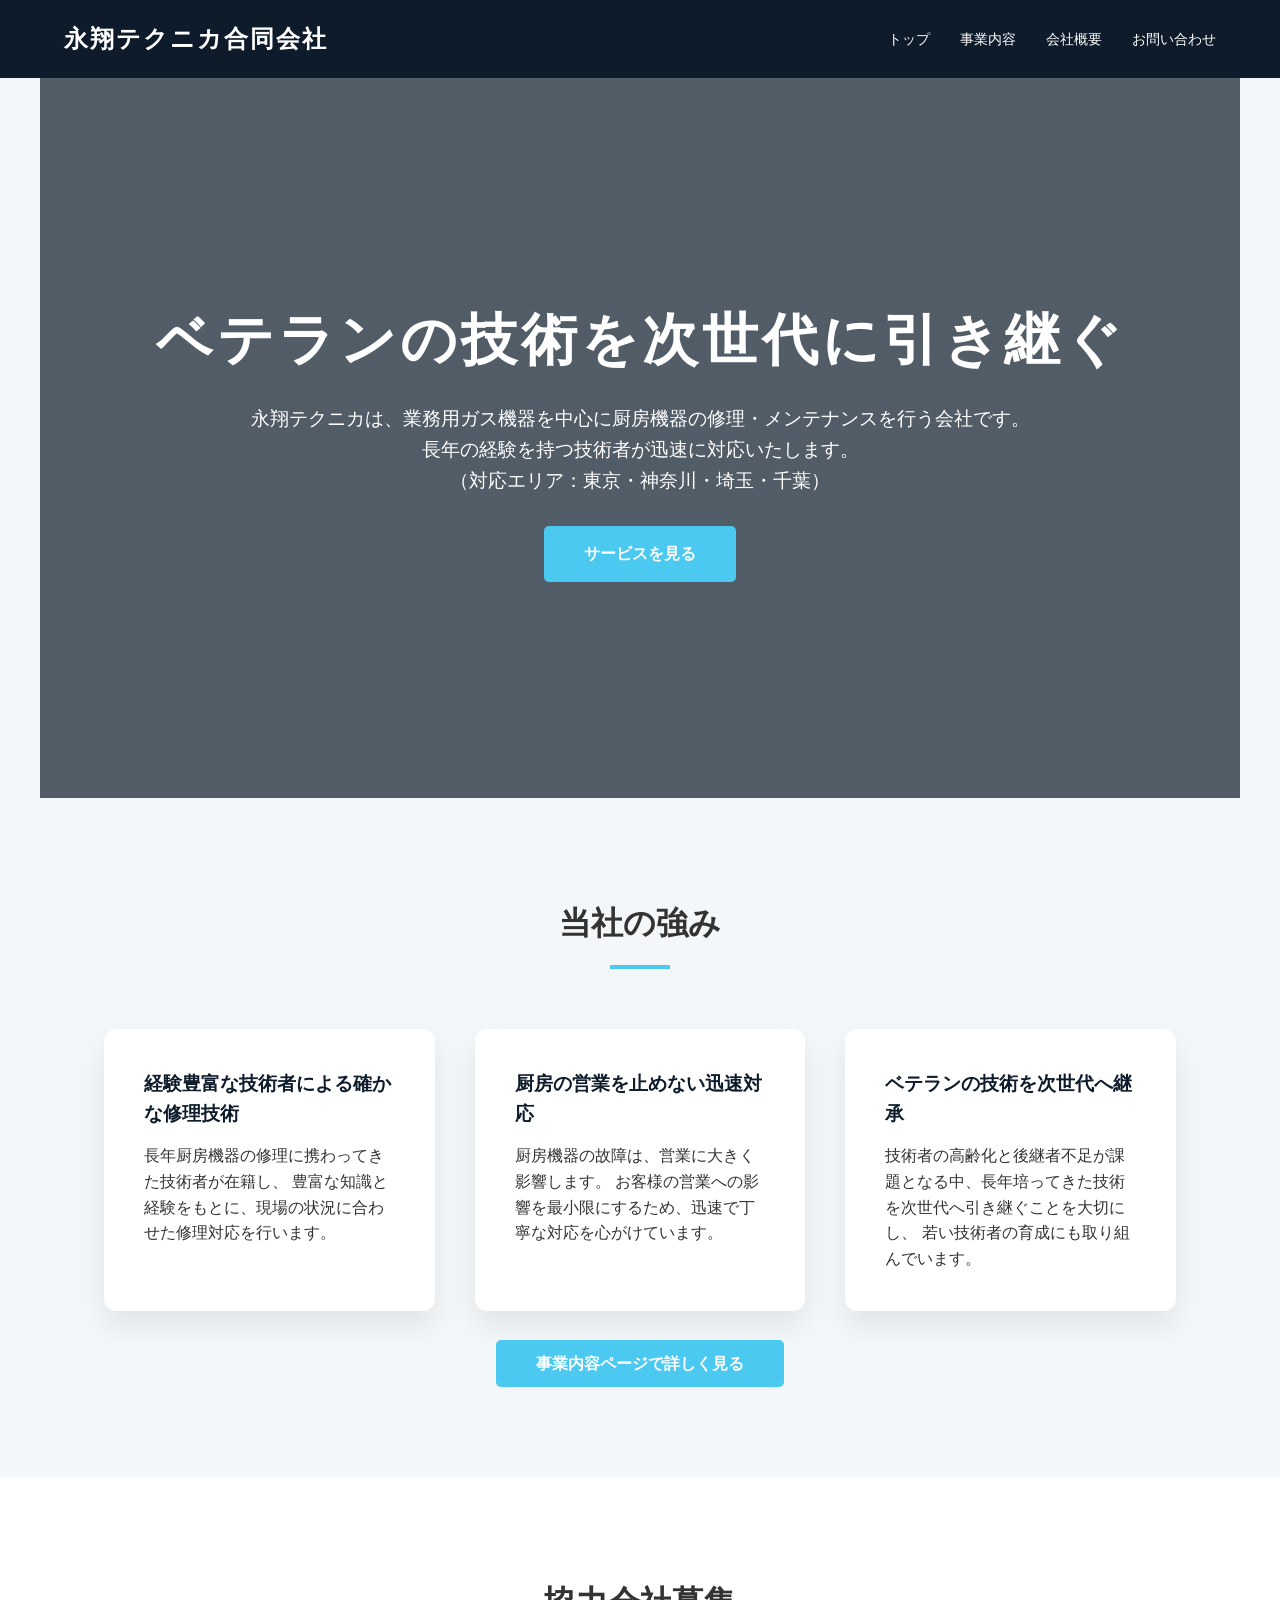
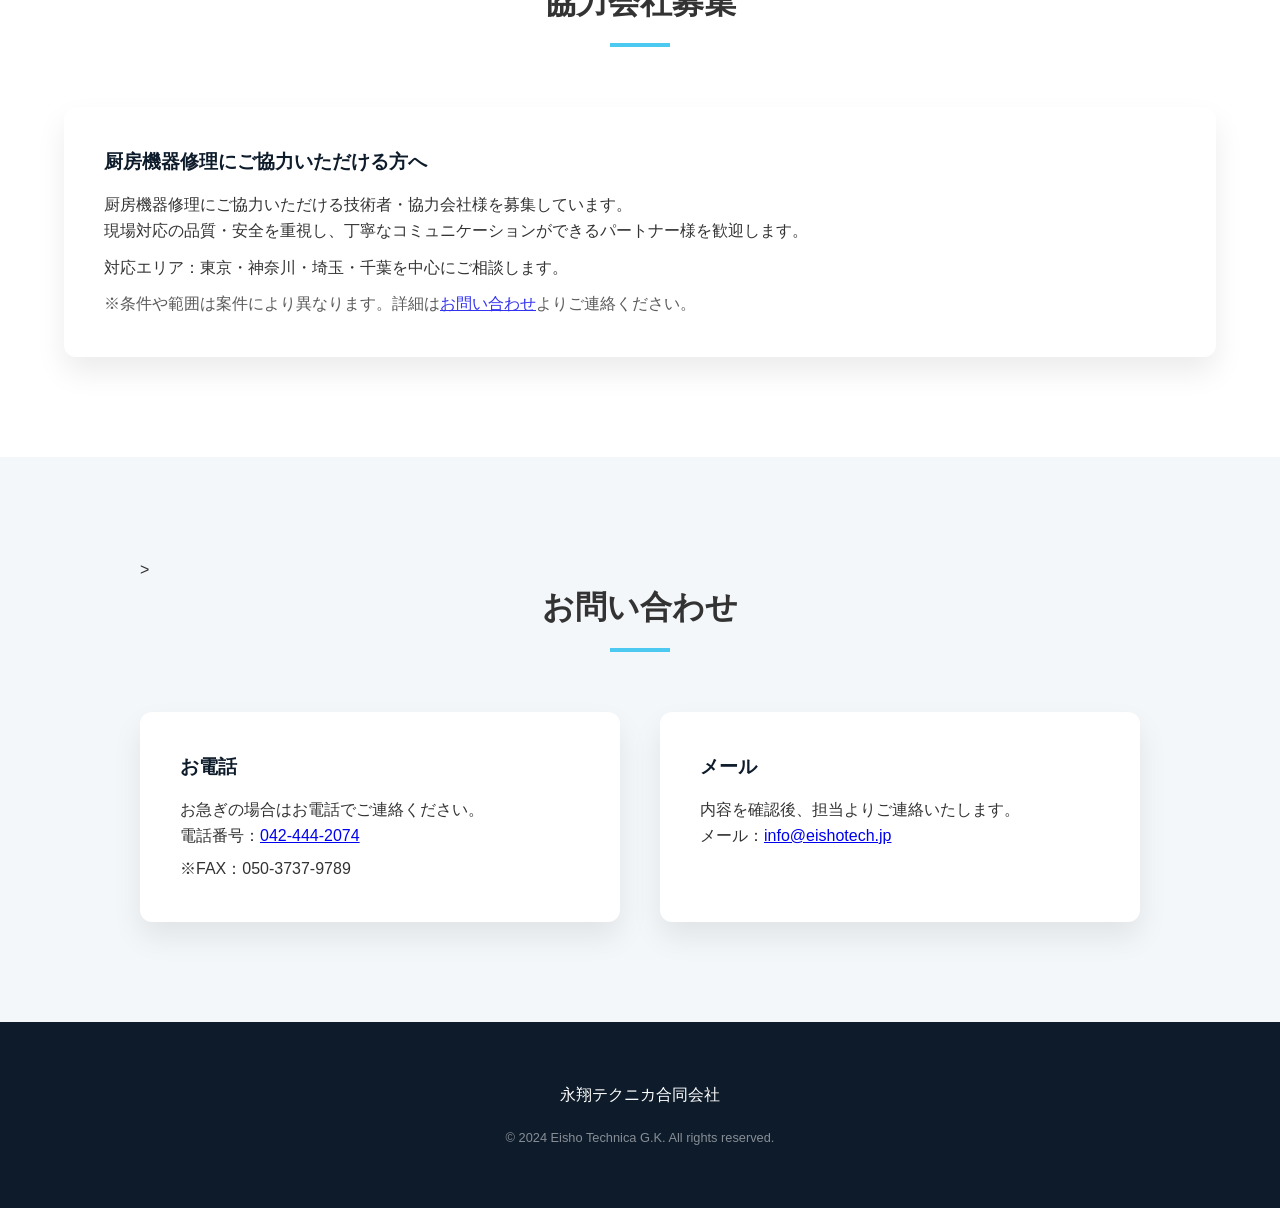
==== index.html @ 7c0f04e5 "first  upload" ====
<!DOCTYPE html>
<html lang="ja">
<head>
  <meta charset="UTF-8" />
  <meta name="viewport" content="width=device-width, initial-scale=1.0" />
  <title>永翔テクニカ合同会社｜業務用ガス機器・厨房機器の修理</title>
  <link rel="stylesheet" href="style.css" />
</head>
<body>
  <header>
    <div class="logo">永翔テクニカ合同会社</div>
    <nav>
      <ul>
        <!-- ここを「新しく作った事業内容ページ」へ -->
        <li><a href="#top">トップ</a></li>
        <li><a href="services.html">事業内容</a></li>
        <li><a href="about.html">会社概要</a></li>
        <li><a href="#contact">お問い合わせ</a></li>
      </ul>
    </nav>
  </header>

  <main>
    <section id="top" class="hero">
      <h1>ベテランの技術を次世代に引き継ぐ</h1>
      <p>
        永翔テクニカは、業務用ガス機器を中心に厨房機器の修理・メンテナンスを行う会社です。
        長年の経験を持つ技術者が迅速に対応いたします。<br />
        （対応エリア：東京・神奈川・埼玉・千葉）
      </p>
      <!-- ボタンも事業内容ページへ -->
      <a href="services.html" class="cta-button">サービスを見る</a>
    </section>

    <!-- トップページ中央：当社の強み -->
    <section id="strengths">
      <h2>当社の強み</h2>
      <div class="grid">
        <div class="card">
          <h3>経験豊富な技術者による確かな修理技術</h3>
          <p>
            長年厨房機器の修理に携わってきた技術者が在籍し、
            豊富な知識と経験をもとに、現場の状況に合わせた修理対応を行います。
          </p>
        </div>

        <div class="card">
          <h3>厨房の営業を止めない迅速対応</h3>
          <p>
            厨房機器の故障は、営業に大きく影響します。
            お客様の営業への影響を最小限にするため、迅速で丁寧な対応を心がけています。
          </p>
        </div>

        <div class="card">
          <h3>ベテランの技術を次世代へ継承</h3>
          <p>
            技術者の高齢化と後継者不足が課題となる中、長年培ってきた技術を次世代へ引き継ぐことを大切にし、
            若い技術者の育成にも取り組んでいます。
          </p>
        </div>
      </div>

      <div style="text-align:center; margin-top: 40px;">
        <a class="cta-button" href="services.html">事業内容ページで詳しく見る</a>
      </div>
    </section>

   <section id="partners" style="background-color: #fff; max-width: 100%;">
      <h2>協力会社募集</h2>
      <div class="grid">
        <div class="card">
          <h3>厨房機器修理にご協力いただける方へ</h3>
          <p>
            厨房機器修理にご協力いただける技術者・協力会社様を募集しています。
          </p>
          <p>
            現場対応の品質・安全を重視し、丁寧なコミュニケーションができるパートナー様を歓迎します。
          </p>
        <p style="margin-top: 12px;">
          対応エリア：東京・神奈川・埼玉・千葉を中心にご相談します。<br />
        </p>

          <p style="opacity: 0.8; margin-top: 10px;">
            ※条件や範囲は案件により異なります。詳細は<a href="#contact">お問い合わせ</a>よりご連絡ください。
          </p>
        </div>
       </div>
      </div>
    </section>

    <section id="contact">
      <div style="max-width: 1000px; margin: 0 auto;">>
      <h2>お問い合わせ</h2>
      <div class="grid">
        <div class="card">
          <h3>お電話</h3>
          <p>
            お急ぎの場合はお電話でご連絡ください。<br />
            電話番号：<a href="tel:0424442074">042-444-2074</a><br />
            <p style="margin-top: 8px;">
            ※FAX：050-3737-9789
            </p>
          </p>
        </div>
        <div class="card">
          <h3>メール</h3>
          <p>
            内容を確認後、担当よりご連絡いたします。<br />
            メール：<a href="mailto:info@eishotech.jp">info@eishotech.jp</a>
          </p>
        </div>
      </div>
    </div>
    </section>

  </main>

  <footer>
    <div class="footer-logo">永翔テクニカ合同会社</div>
    <p class="footer-copy">© 2024 Eisho Technica G.K. All rights reserved.</p>
  </footer>
</body>
</html>
---- style.css ----
/* 基本設定 */
* {
    margin: 0;
    padding: 0;
    box-sizing: border-box;
}

body {
    font-family: 'Helvetica Neue', Arial, 'Hiragino Kaku Gothic ProN', 'Hiragino Sans', Meiryo, sans-serif;
    color: #333;
    line-height: 1.6;
    background-color: #f4f7f9;
}

/* ヘッダー */
header {
    background-color: #0d1b2a;
    color: #fff;
    padding: 20px 5%;
    display: flex;
    justify-content: space-between;
    align-items: center;
    position: sticky;
    top: 0;
    z-index: 1000;
}

.logo {
    font-size: 1.5rem;
    font-weight: bold;
    letter-spacing: 2px;
}

nav ul {
    list-style: none;
    display: flex;
}

nav ul li {
    margin-left: 30px;
}

nav ul li a {
    color: #fff;
    text-decoration: none;
    font-size: 0.9rem;
    transition: color 0.3s;
}

nav ul li a:hover {
    color: #4cc9f0;
}

/* メインビジュアル */
.hero {
    background: linear-gradient(rgba(13, 27, 42, 0.7), rgba(13, 27, 42, 0.7)), 
                url('https://images.unsplash.com/photo-1485827404703-89b55fcc595e?auto=format&fit=crop&q=80&w=2070') center/cover;
    height: 80vh;
    display: flex;
    flex-direction: column;
    justify-content: center;
    align-items: center;
    text-align: center;
    color: #fff;
    padding: 0 20px;
}

.hero h1 {
    font-size: clamp(2rem, 5vw, 3.5rem);
    margin-bottom: 20px;
    letter-spacing: 4px;
}

.hero p {
    font-size: 1.2rem;
    margin-bottom: 30px;
    max-width: 800px;
}

.cta-button {
    background-color: #4cc9f0;
    color: #fff;
    padding: 15px 40px;
    text-decoration: none;
    border-radius: 5px;
    font-weight: bold;
    transition: transform 0.2s, background 0.3s;
}

.cta-button:hover {
    background-color: #4361ee;
    transform: translateY(-3px);
}

/* セクション共通 */
section {
    padding: 100px 5%;
    max-width: 1200px;
    margin: 0 auto;
}

h2 {
    text-align: center;
    font-size: 2rem;
    margin-bottom: 60px;
}

h2::after {
    content: '';
    display: block;
    width: 60px;
    height: 4px;
    background: #4cc9f0;
    margin: 15px auto;
}

/* グリッドレイアウト */
.grid {
    display: grid;
    grid-template-columns: repeat(auto-fit, minmax(300px, 1fr));
    gap: 40px;
}

.card {
    background: #fff;
    padding: 40px;
    border-radius: 12px;
    box-shadow: 0 15px 30px rgba(0,0,0,0.08);
    transition: transform 0.3s;
}

.card:hover {
    transform: translateY(-10px);
}

.card h3 {
    margin-bottom: 15px;
    color: #0d1b2a;
}

/* 会社情報テーブル */
.info-table {
    width: 100%;
    border-collapse: collapse;
}

.info-table th, .info-table td {
    padding: 20px;
    border-bottom: 1px solid #ddd;
    text-align: left;
}

.info-table th {
    width: 30%;
    background-color: #f9f9f9;
}

/* フッター */
footer {
    background-color: #0d1b2a;
    color: #fff;
    text-align: center;
    padding: 60px 20px;
}

.footer-copy {
    font-size: 0.8rem;
    opacity: 0.5;
    margin-top: 20px;
}
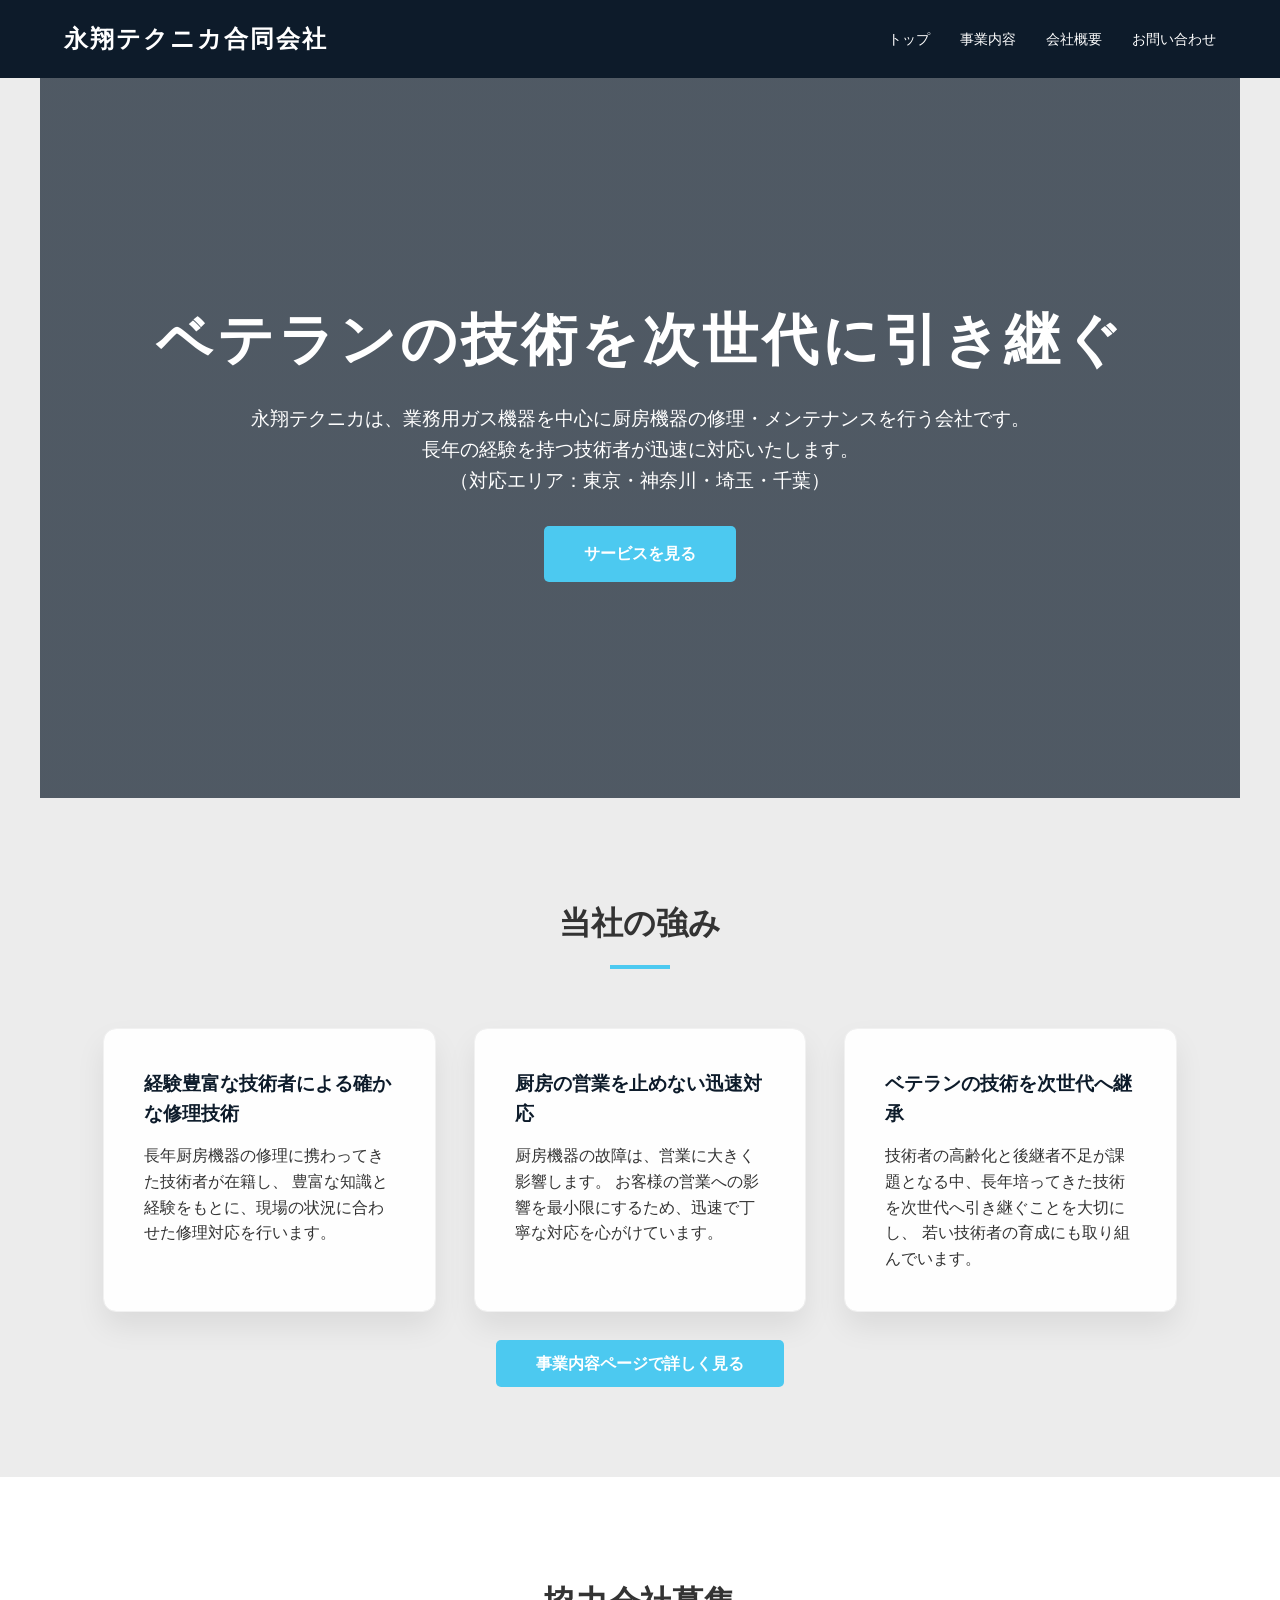
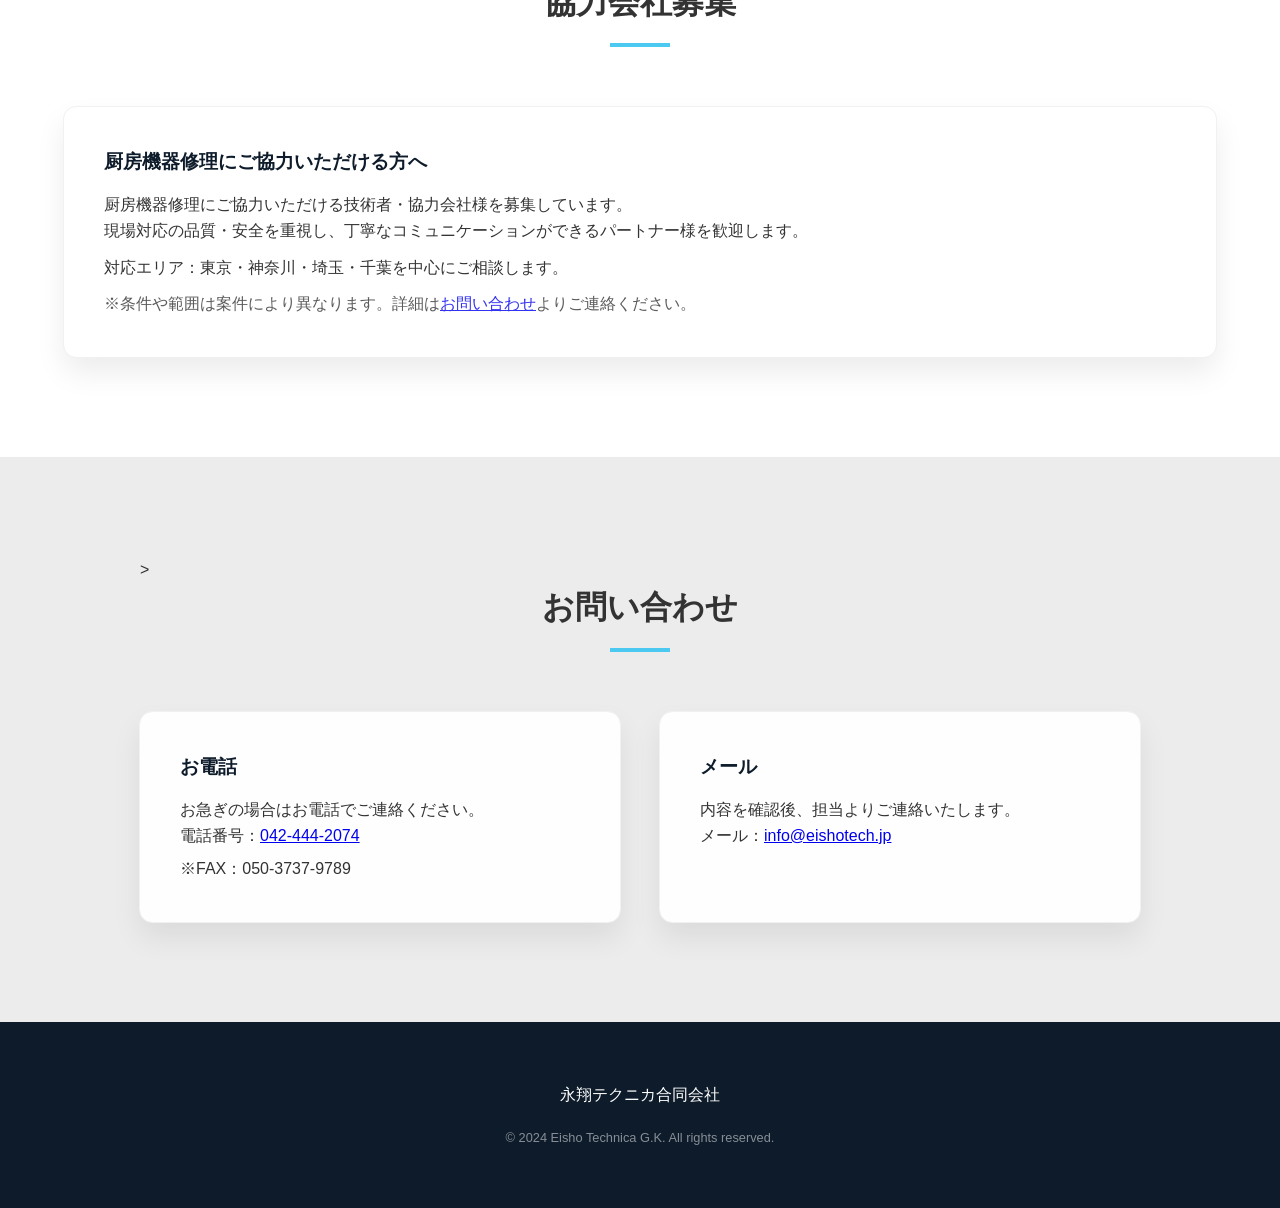
==== commit 24fab24b: "header切り出し" ====
--- a/index.html
+++ b/index.html
@@ -7,19 +7,7 @@
   <link rel="stylesheet" href="style.css" />
 </head>
 <body>
-  <header>
-    <div class="logo">永翔テクニカ合同会社</div>
-    <nav>
-      <ul>
-        <!-- ここを「新しく作った事業内容ページ」へ -->
-        <li><a href="#top">トップ</a></li>
-        <li><a href="services.html">事業内容</a></li>
-        <li><a href="about.html">会社概要</a></li>
-        <li><a href="#contact">お問い合わせ</a></li>
-      </ul>
-    </nav>
-  </header>
-
+  <div id="header"></div>
   <main>
     <section id="top" class="hero">
       <h1>ベテランの技術を次世代に引き継ぐ</h1>
@@ -120,5 +108,21 @@
     <div class="footer-logo">永翔テクニカ合同会社</div>
     <p class="footer-copy">© 2024 Eisho Technica G.K. All rights reserved.</p>
   </footer>
+
+  <script>
+  fetch('header.html')
+    .then(response => response.text())
+    .then(data => {
+      document.getElementById('header').innerHTML = data;
+
+      // ハンバーガーメニュー用
+      const toggle = document.querySelector('.menu-toggle');
+      const nav = document.querySelector('nav');
+
+      toggle.addEventListener('click', () => {
+        nav.classList.toggle('active');
+      });
+    });
+</script>
 </body>
 </html>
--- a/style.css
+++ b/style.css
@@ -9,7 +9,7 @@
     font-family: 'Helvetica Neue', Arial, 'Hiragino Kaku Gothic ProN', 'Hiragino Sans', Meiryo, sans-serif;
     color: #333;
     line-height: 1.6;
-    background-color: #f4f7f9;
+    background-color: #ecececf8;
 }
 
 /* ヘッダー */
@@ -54,7 +54,7 @@
 /* メインビジュアル */
 .hero {
     background: linear-gradient(rgba(13, 27, 42, 0.7), rgba(13, 27, 42, 0.7)), 
-                url('https://images.unsplash.com/photo-1485827404703-89b55fcc595e?auto=format&fit=crop&q=80&w=2070') center/cover;
+                 center/cover;
     height: 80vh;
     display: flex;
     flex-direction: column;
@@ -122,11 +122,12 @@
 }
 
 .card {
-    background: #fff;
+    background: #ffffffec;
     padding: 40px;
     border-radius: 12px;
     box-shadow: 0 15px 30px rgba(0,0,0,0.08);
     transition: transform 0.3s;
+    outline: 1px solid rgb(241, 241, 241);
 }
 
 .card:hover {
@@ -167,4 +168,50 @@
     font-size: 0.8rem;
     opacity: 0.5;
     margin-top: 20px;
+}
+
+/* ===== レスポンシブヘッダー ===== */
+
+/* ハンバーガーボタン（PCでは非表示） */
+.menu-toggle {
+  display: none;
+  font-size: 1.8rem;
+  background: none;
+  border: none;
+  color: #fff;
+  cursor: pointer;
+}
+
+/* スマホサイズ */
+@media screen and (max-width: 768px) {
+
+  /* ナビを隠す */
+  nav {
+    position: absolute;
+    top: 80px;
+    left: 0;
+    width: 100%;
+    background-color: #0d1b2a;
+    display: none;
+  }
+
+  nav ul {
+    flex-direction: column;
+    padding: 20px 0;
+  }
+
+  nav ul li {
+    margin: 15px 0;
+    text-align: center;
+  }
+
+  /* ハンバーガーを表示 */
+  .menu-toggle {
+    display: block;
+  }
+
+  /* 表示状態 */
+  nav.active {
+    display: block;
+  }
 }
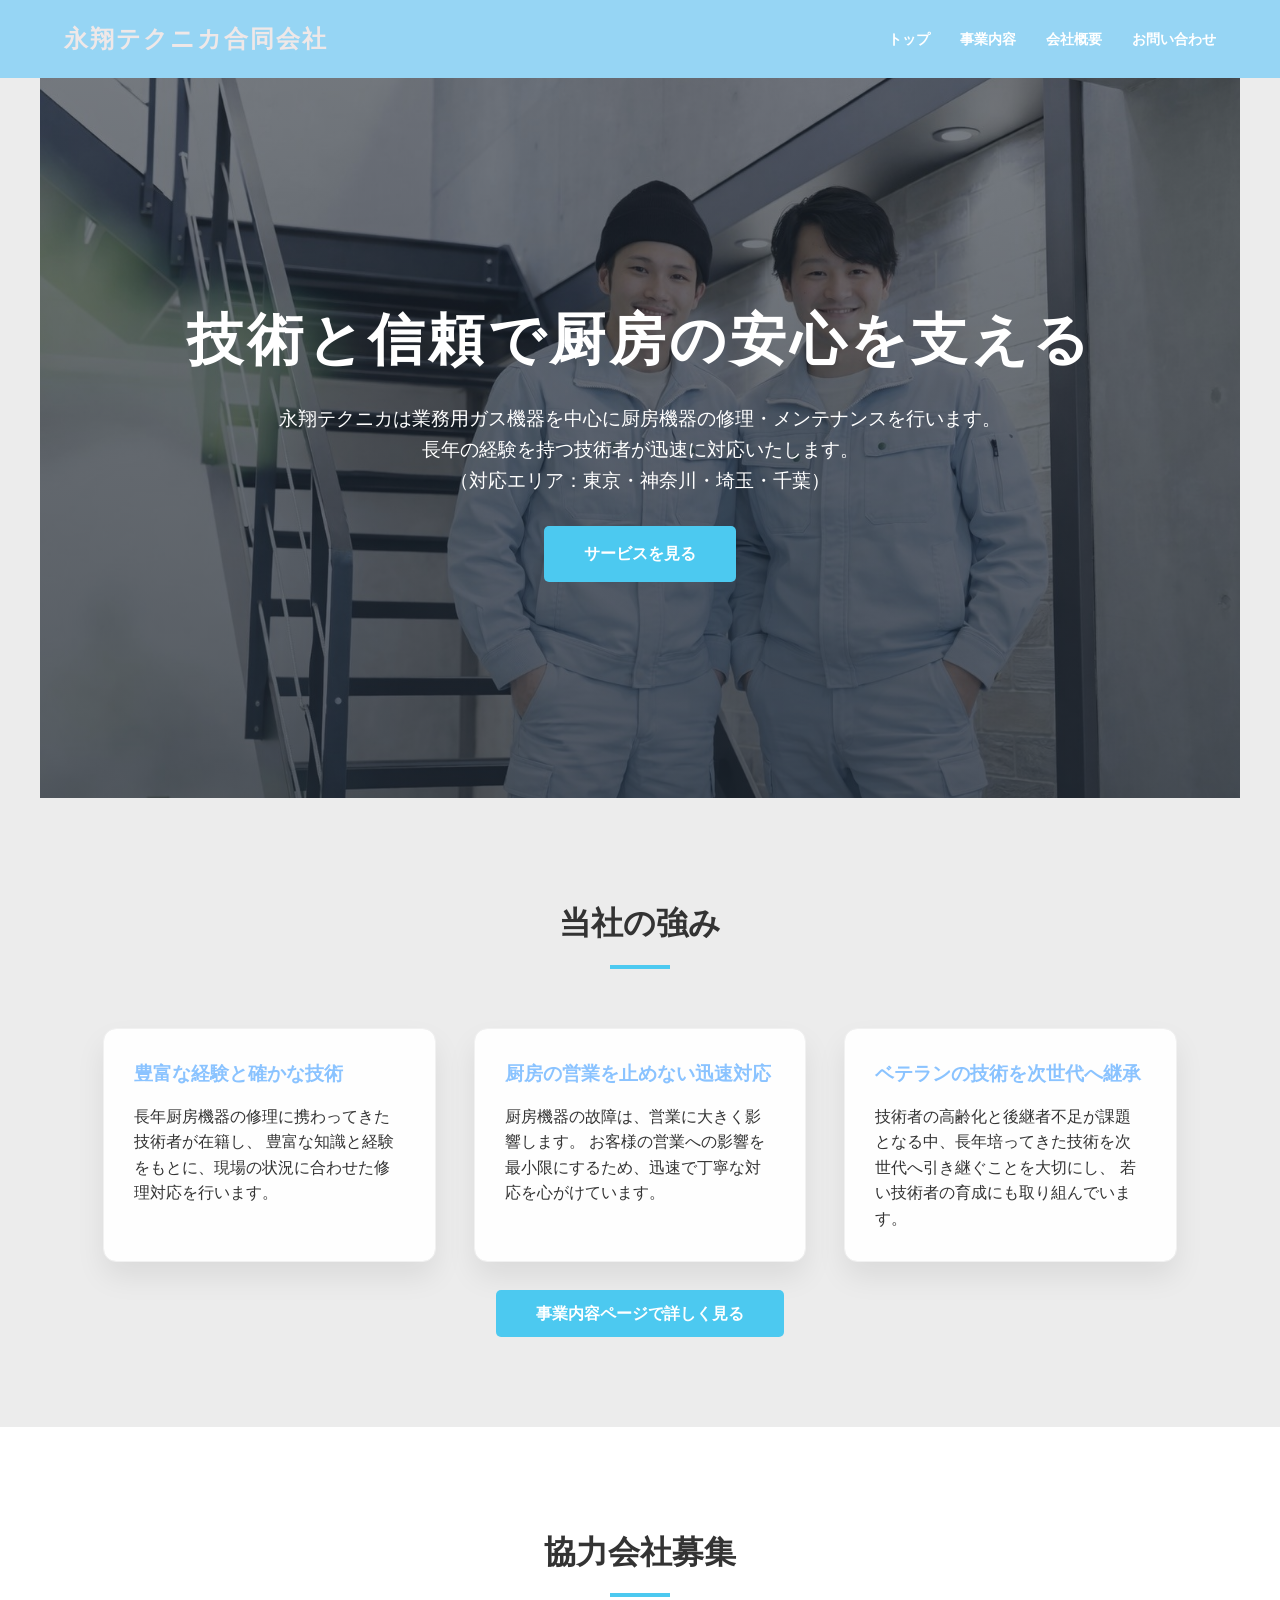
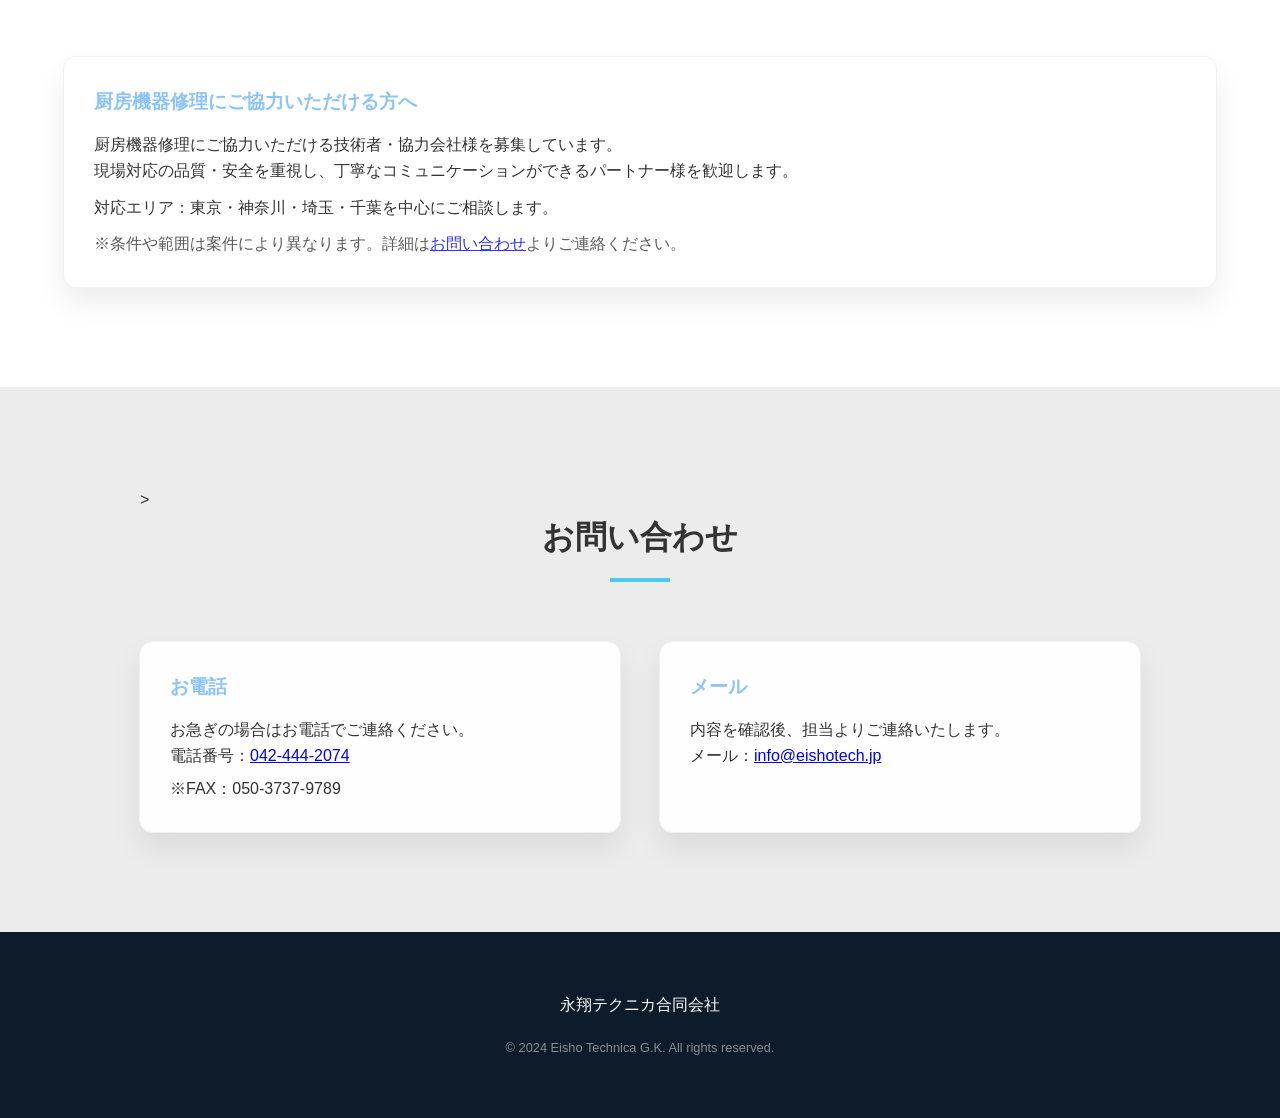
==== commit 22127949: "20260606_スタイル微アップデート" ====
--- a/index.html
+++ b/index.html
@@ -10,10 +10,10 @@
   <div id="header"></div>
   <main>
     <section id="top" class="hero">
-      <h1>ベテランの技術を次世代に引き継ぐ</h1>
+      <h1>技術と信頼で厨房の安心を支える</h1>
       <p>
-        永翔テクニカは、業務用ガス機器を中心に厨房機器の修理・メンテナンスを行う会社です。
-        長年の経験を持つ技術者が迅速に対応いたします。<br />
+        永翔テクニカは業務用ガス機器を中心に厨房機器の修理・メンテナンスを行います。
+      </br>長年の経験を持つ技術者が迅速に対応いたします。<br />
         （対応エリア：東京・神奈川・埼玉・千葉）
       </p>
       <!-- ボタンも事業内容ページへ -->
@@ -25,7 +25,7 @@
       <h2>当社の強み</h2>
       <div class="grid">
         <div class="card">
-          <h3>経験豊富な技術者による確かな修理技術</h3>
+          <h3>豊富な経験と確かな技術</h3>
           <p>
             長年厨房機器の修理に携わってきた技術者が在籍し、
             豊富な知識と経験をもとに、現場の状況に合わせた修理対応を行います。
--- a/style.css
+++ b/style.css
@@ -14,8 +14,8 @@
 
 /* ヘッダー */
 header {
-    background-color: #0d1b2a;
-    color: #fff;
+    background-color: #96d5f4;
+    color: #efe8e8;
     padding: 20px 5%;
     display: flex;
     justify-content: space-between;
@@ -38,6 +38,7 @@
 
 nav ul li {
     margin-left: 30px;
+    font-weight: bold;
 }
 
 nav ul li a {
@@ -53,8 +54,8 @@
 
 /* メインビジュアル */
 .hero {
-    background: linear-gradient(rgba(13, 27, 42, 0.7), rgba(13, 27, 42, 0.7)), 
-                 center/cover;
+    background: linear-gradient(rgba(33, 42, 53, 0.521), rgba(33, 42, 53, 0.7)), 
+    url("eishoTop2.jpg") center/cover no-repeat;
     height: 80vh;
     display: flex;
     flex-direction: column;
@@ -123,20 +124,36 @@
 
 .card {
     background: #ffffffec;
-    padding: 40px;
+    padding:30px;
     border-radius: 12px;
     box-shadow: 0 15px 30px rgba(0,0,0,0.08);
     transition: transform 0.3s;
     outline: 1px solid rgb(241, 241, 241);
 }
 
+/**
+.card-title{
+    padding-left: 15px;
+    color:#c2e7f3;
+    background: #b9e6fbec;
+    border-radius: 5px;
+    box-shadow: 0 5px 15px rgba(0,0,0,0.08);
+    transition: transform 0.3s;
+    outline: 1px solid rgb(241, 241, 241); 
+}
+
+.card-body{
+    margin:20p;
+    color:
+}
+*/
 .card:hover {
     transform: translateY(-10px);
 }
 
 .card h3 {
     margin-bottom: 15px;
-    color: #0d1b2a;
+    color: #8ac3ff;
 }
 
 /* 会社情報テーブル */
@@ -147,13 +164,13 @@
 
 .info-table th, .info-table td {
     padding: 20px;
-    border-bottom: 1px solid #ddd;
+    border-bottom: 1px solid #b19696;
     text-align: left;
 }
 
 .info-table th {
     width: 30%;
-    background-color: #f9f9f9;
+    background-color: #b8def3;
 }
 
 /* フッター */
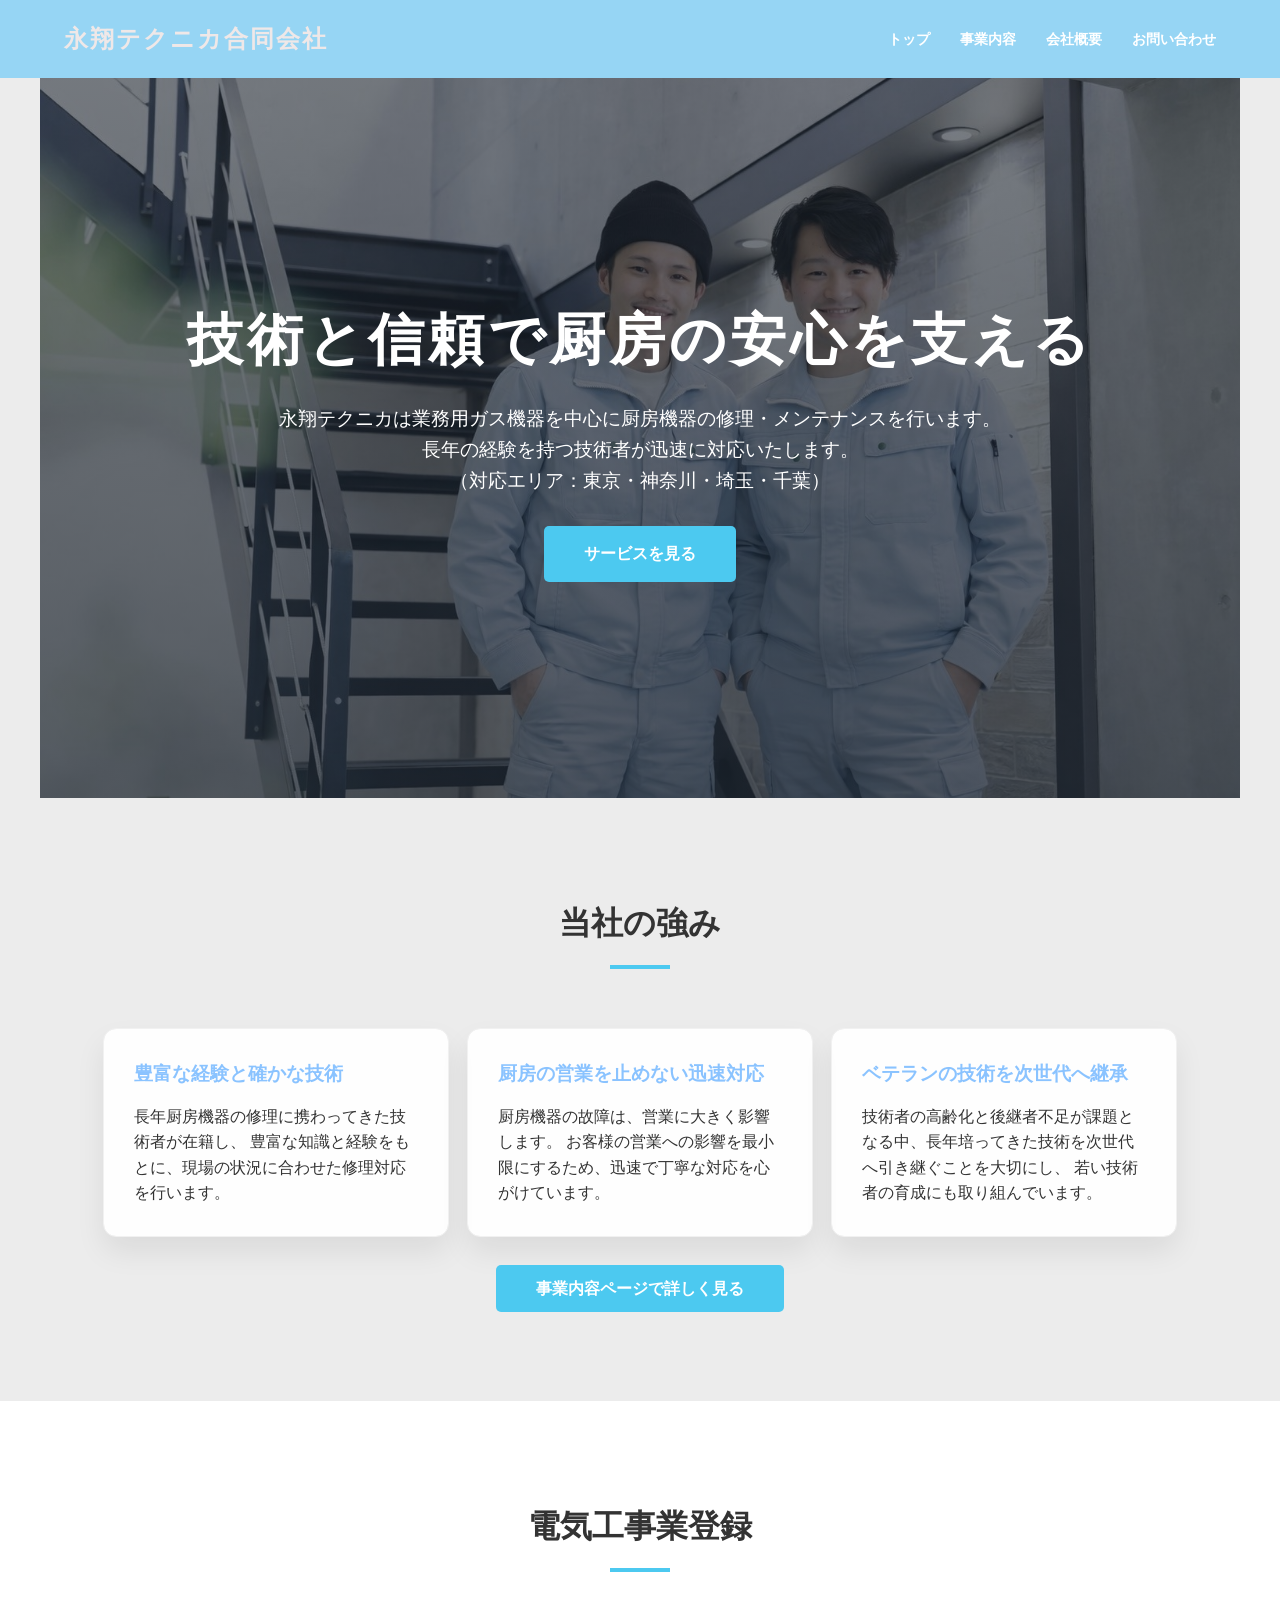
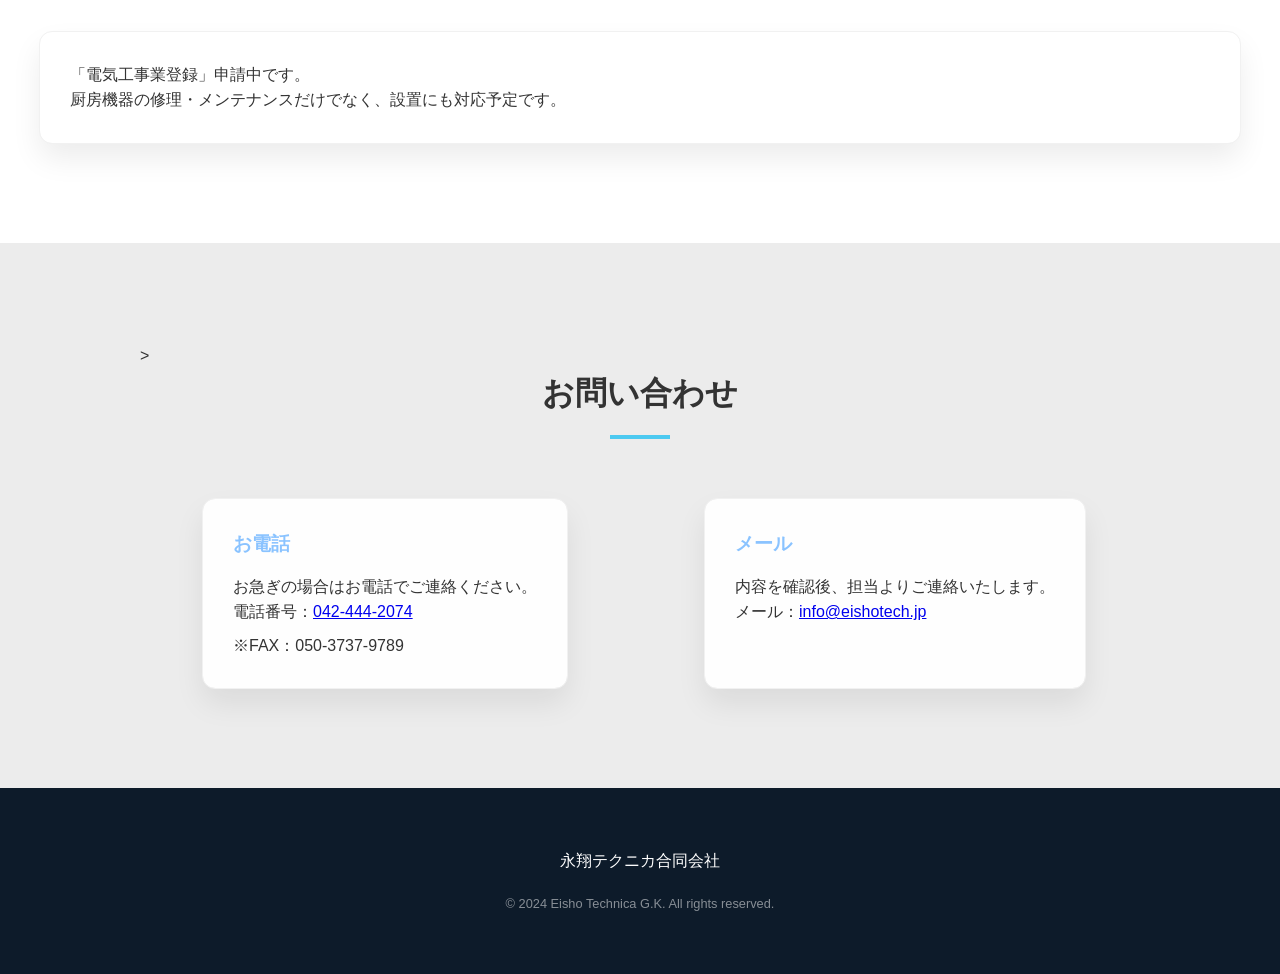
==== commit 4e9d033f: "パートナー削除 電工追加" ====
--- a/index.html
+++ b/index.html
@@ -53,7 +53,7 @@
         <a class="cta-button" href="services.html">事業内容ページで詳しく見る</a>
       </div>
     </section>
-
+<!--
    <section id="partners" style="background-color: #fff; max-width: 100%;">
       <h2>協力会社募集</h2>
       <div class="grid">
@@ -71,6 +71,21 @@
 
           <p style="opacity: 0.8; margin-top: 10px;">
             ※条件や範囲は案件により異なります。詳細は<a href="#contact">お問い合わせ</a>よりご連絡ください。
+          </p>
+        </div>
+       </div>
+      </div>
+    </section>
+-->
+ <section id="elecdiv" style="background-color: #fff; max-width: 100%;">
+      <h2>電気工事業登録</h2>
+      <div class="grid" >
+        <div class="card2" style="align-self: center;">
+          <p>
+            「電気工事業登録」申請中です。
+          </p>
+          <p>
+             厨房機器の修理・メンテナンスだけでなく、設置にも対応予定です。
           </p>
         </div>
        </div>
--- a/style.css
+++ b/style.css
@@ -119,7 +119,8 @@
 .grid {
     display: grid;
     grid-template-columns: repeat(auto-fit, minmax(300px, 1fr));
-    gap: 40px;
+    gap: 20px;
+    justify-items: center;
 }
 
 .card {
@@ -155,7 +156,40 @@
     margin-bottom: 15px;
     color: #8ac3ff;
 }
-
+.card2 {
+    background: #ffffffec;
+    padding:30px;
+    border-radius: 12px;
+    box-shadow: 0 15px 30px rgba(0,0,0,0.08);
+    transition: transform 0.3s;
+    outline: 1px solid rgb(241, 241, 241);
+    width: 1200px
+}
+
+/**
+.card-title{
+    padding-left: 15px;
+    color:#c2e7f3;
+    background: #b9e6fbec;
+    border-radius: 5px;
+    box-shadow: 0 5px 15px rgba(0,0,0,0.08);
+    transition: transform 0.3s;
+    outline: 1px solid rgb(241, 241, 241); 
+}
+
+.card-body{
+    margin:20p;
+    color:
+}
+*/
+.card2:hover {
+    transform: translateY(-10px);
+}
+
+.card2 h3 {
+    margin-bottom: 15px;
+    color: #8ac3ff;
+}
 /* 会社情報テーブル */
 .info-table {
     width: 100%;
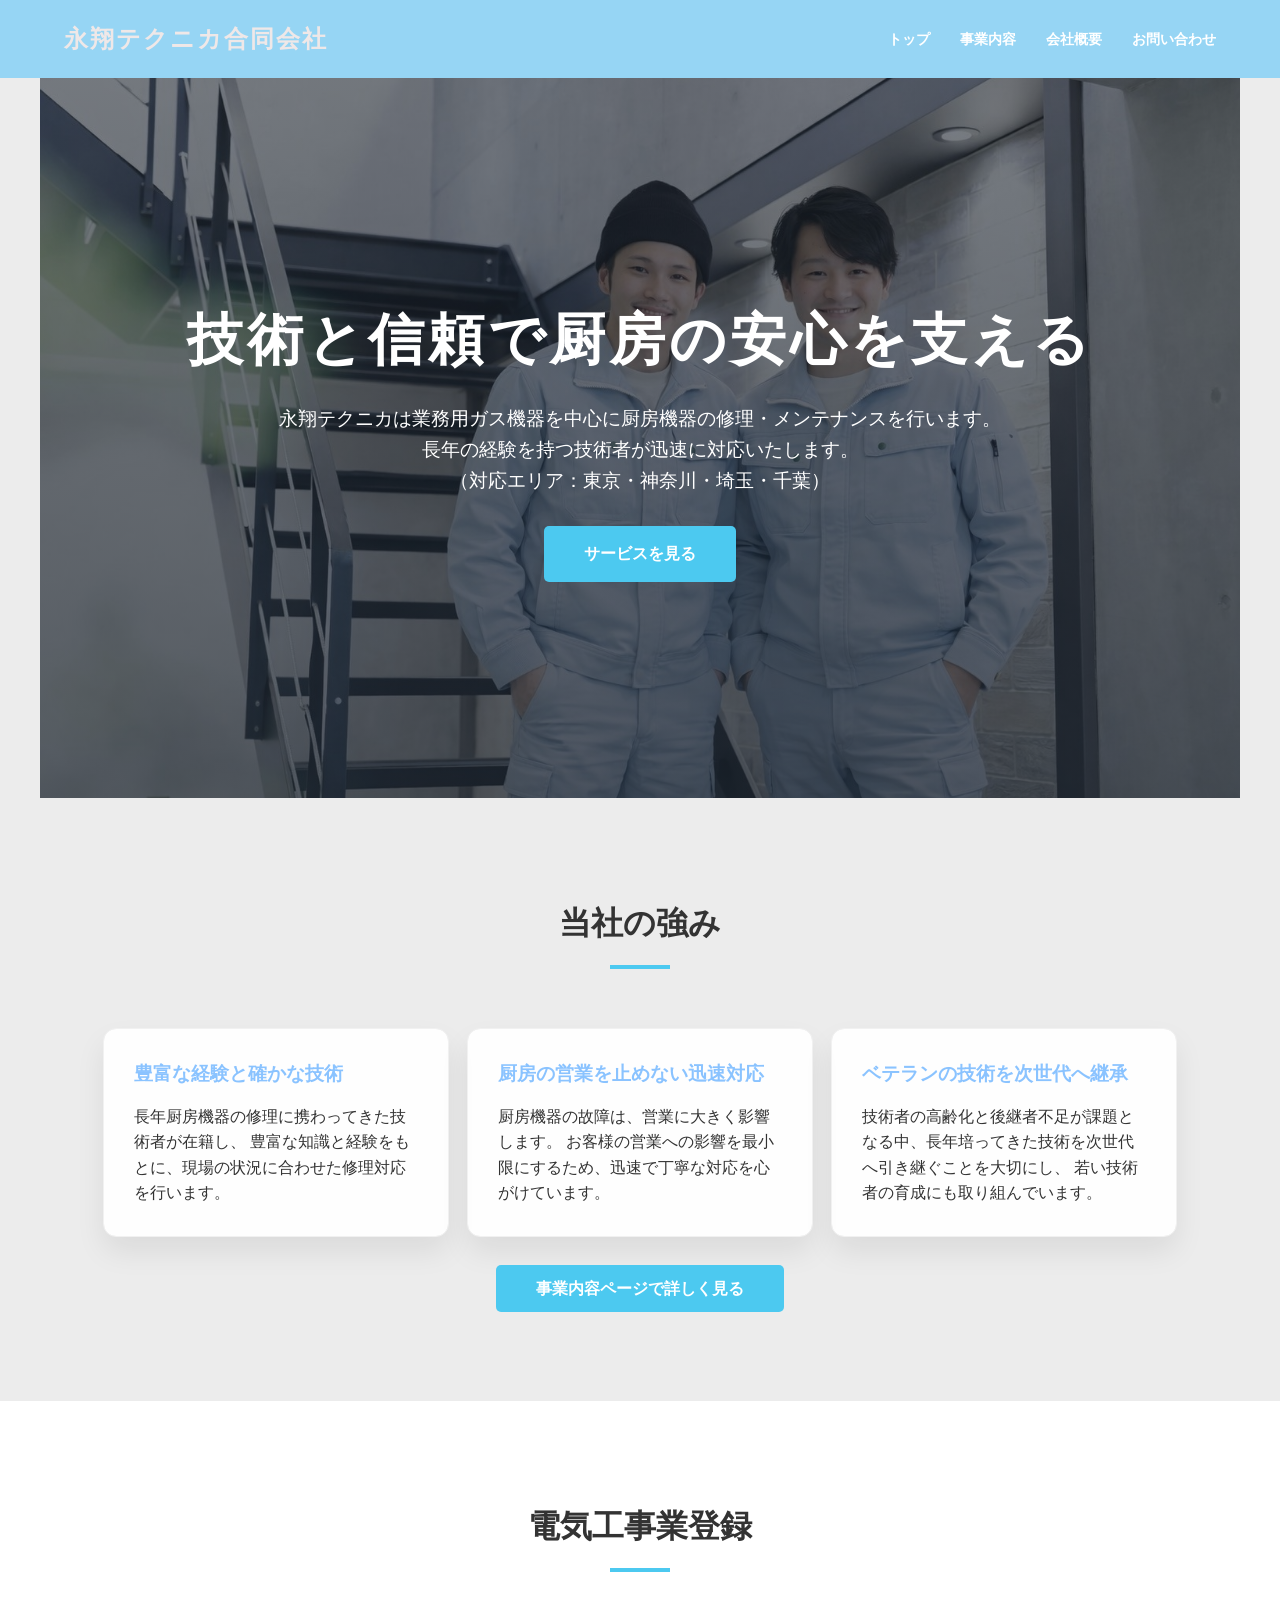
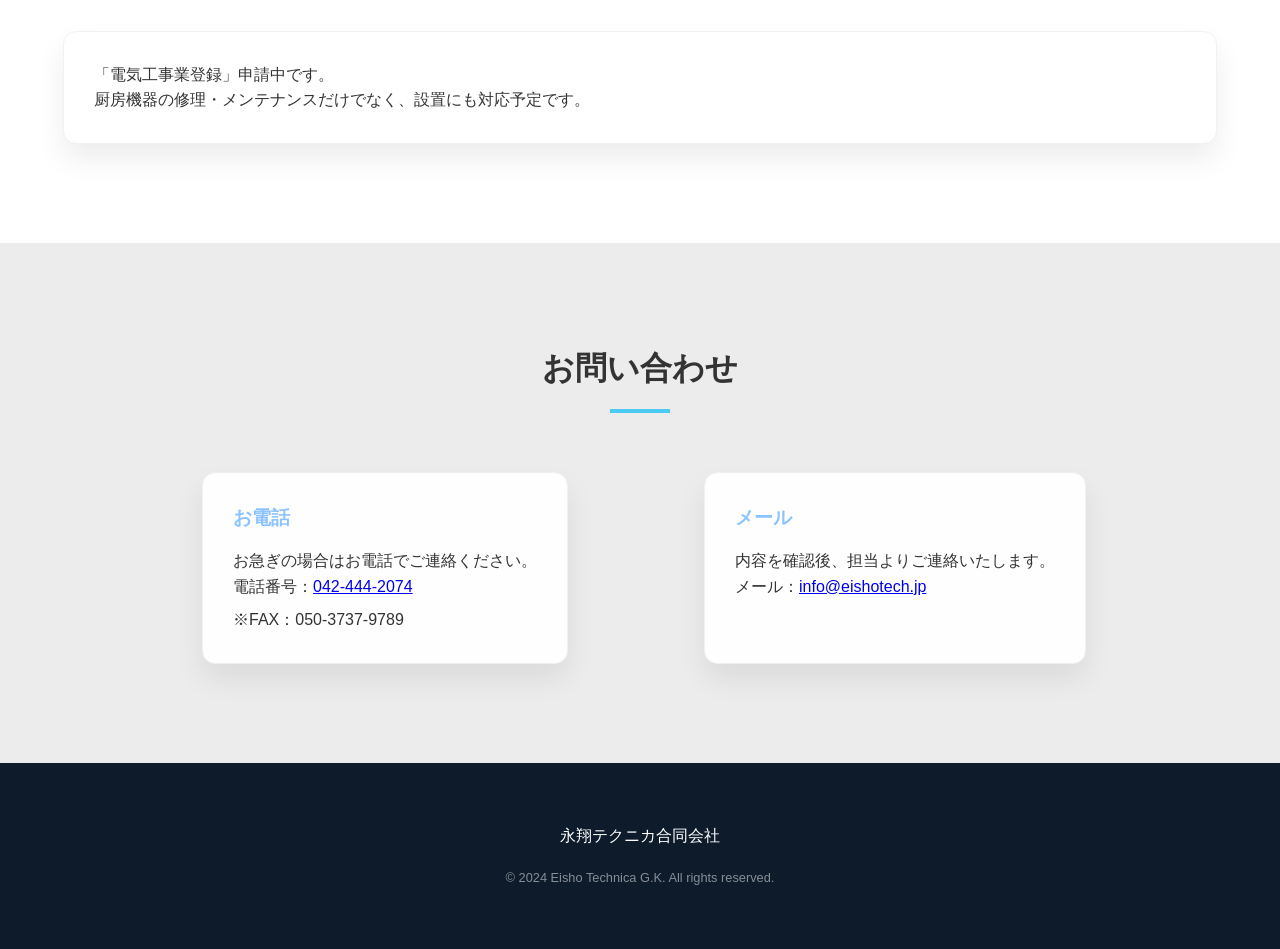
==== commit 658435d5: "電気工事業登録のカード幅変更" ====
--- a/index.html
+++ b/index.html
@@ -93,7 +93,7 @@
     </section>
 
     <section id="contact">
-      <div style="max-width: 1000px; margin: 0 auto;">>
+      <div style="max-width: 1000px; margin: 0 auto;">
       <h2>お問い合わせ</h2>
       <div class="grid">
         <div class="card">
--- a/style.css
+++ b/style.css
@@ -163,7 +163,12 @@
     box-shadow: 0 15px 30px rgba(0,0,0,0.08);
     transition: transform 0.3s;
     outline: 1px solid rgb(241, 241, 241);
-    width: 1200px
+    width: 100%;
+    min-width: 0;
+}
+
+#elecdiv .grid {
+    grid-template-columns: minmax(0, 1fr);
 }
 
 /**
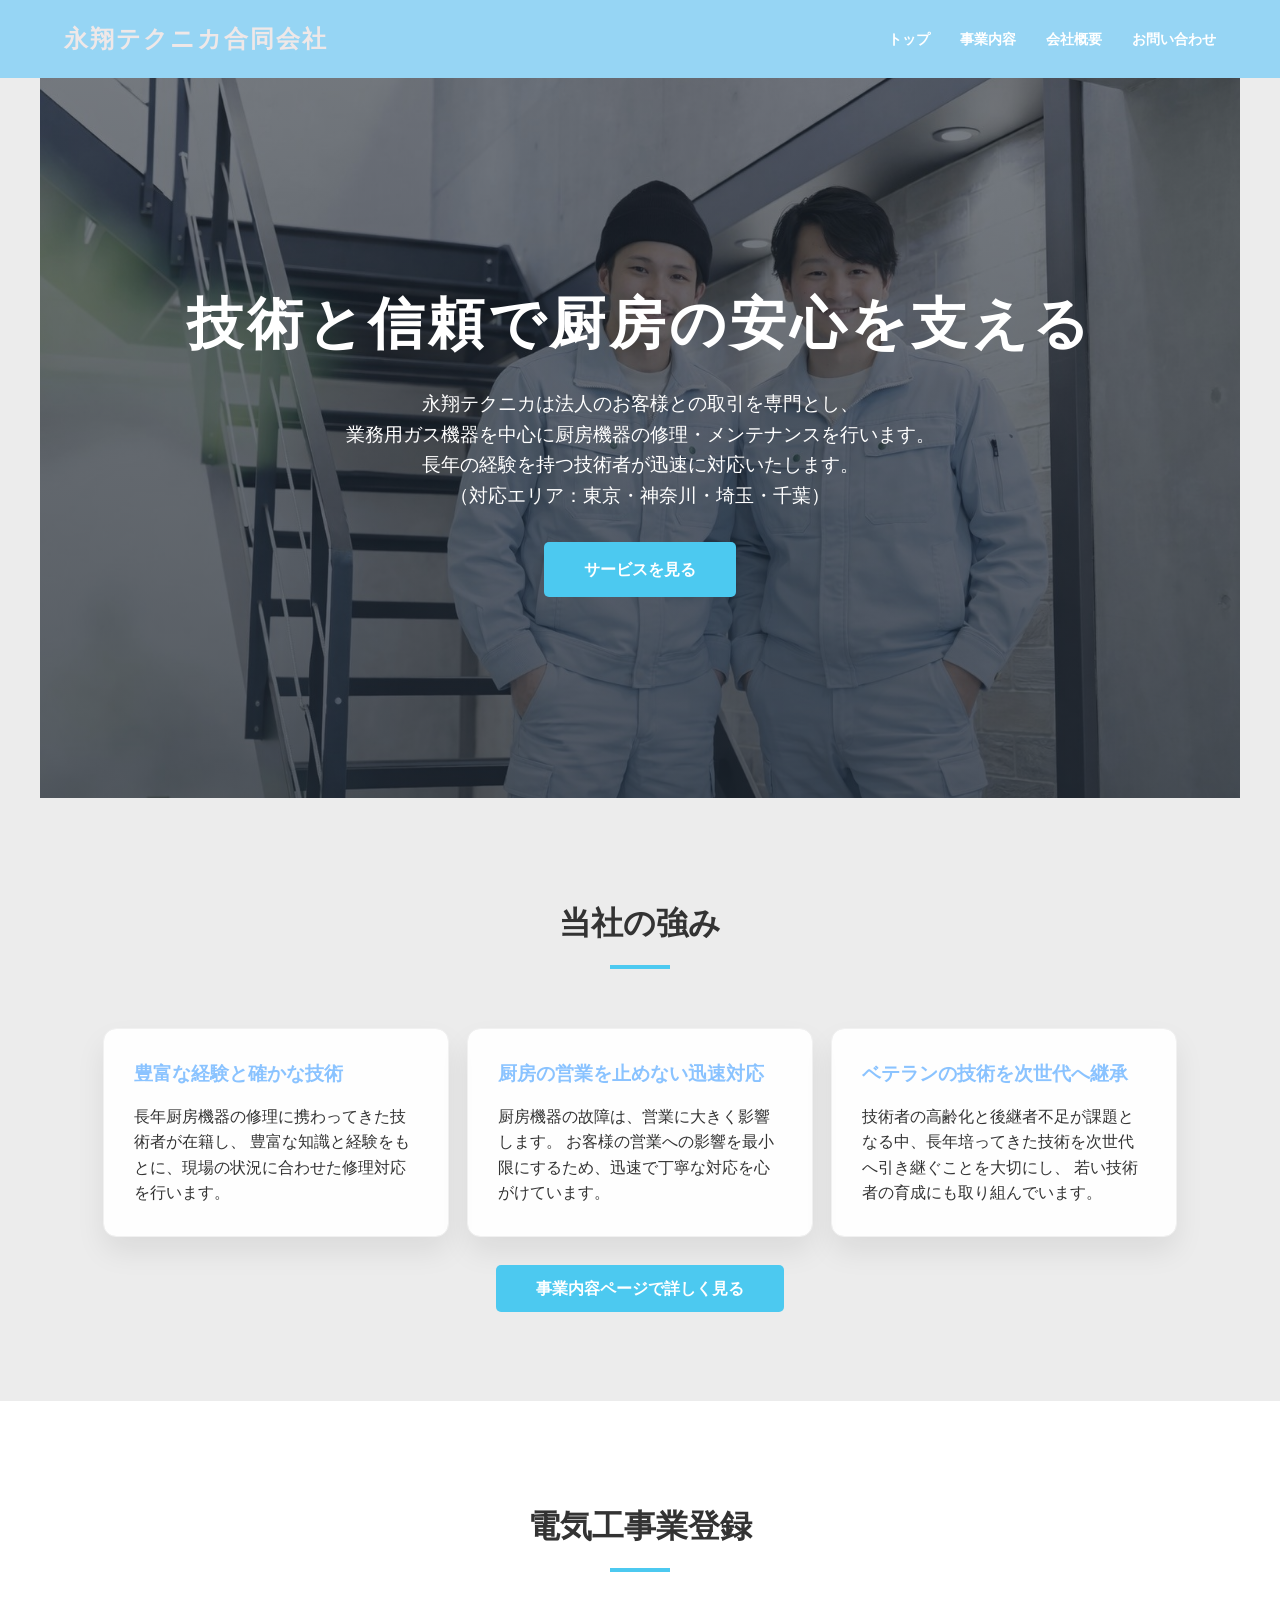
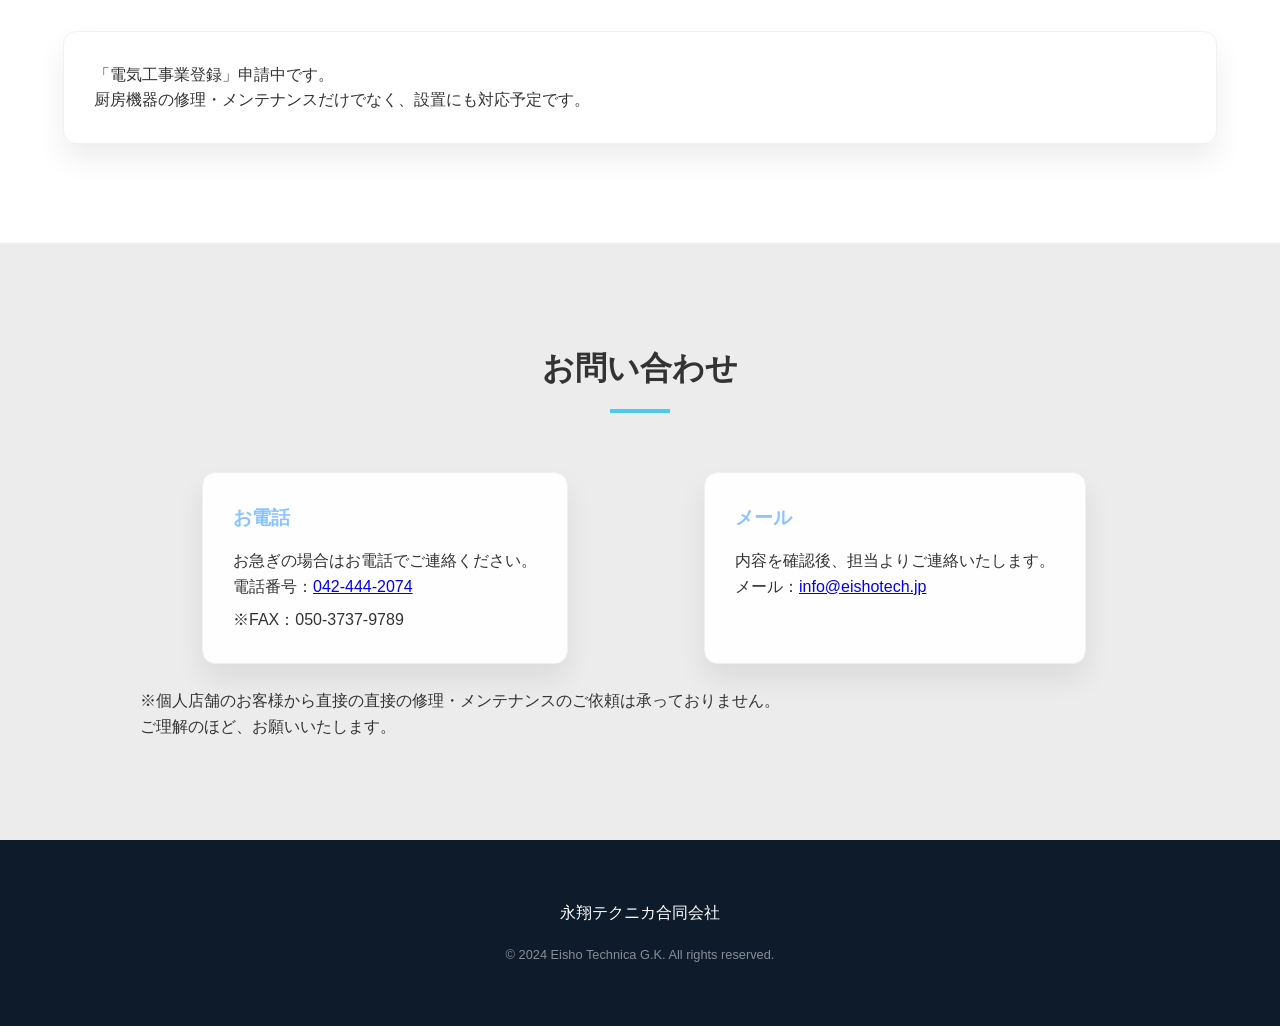
==== commit 029c22fc: "個人店舗の依頼を受けられない旨を追記。 VScode用のJsonファイル追加。" ====
--- a/index.html
+++ b/index.html
@@ -12,7 +12,7 @@
     <section id="top" class="hero">
       <h1>技術と信頼で厨房の安心を支える</h1>
       <p>
-        永翔テクニカは業務用ガス機器を中心に厨房機器の修理・メンテナンスを行います。
+        永翔テクニカは法人のお客様との取引を専門とし、<br>業務用ガス機器を中心に厨房機器の修理・メンテナンスを行います。
       </br>長年の経験を持つ技術者が迅速に対応いたします。<br />
         （対応エリア：東京・神奈川・埼玉・千葉）
       </p>
@@ -114,6 +114,9 @@
           </p>
         </div>
       </div>
+      <br>
+               ※個人店舗のお客様から直接の直接の修理・メンテナンスのご依頼は承っておりません。<br>
+               ご理解のほど、お願いいたします。
     </div>
     </section>
 
--- a/style.css
+++ b/style.css
@@ -132,6 +132,11 @@
     outline: 1px solid rgb(241, 241, 241);
 }
 
+#area .grid .card {
+    width: 100%;
+    padding: 36px;
+}
+
 /**
 .card-title{
     padding-left: 15px;
